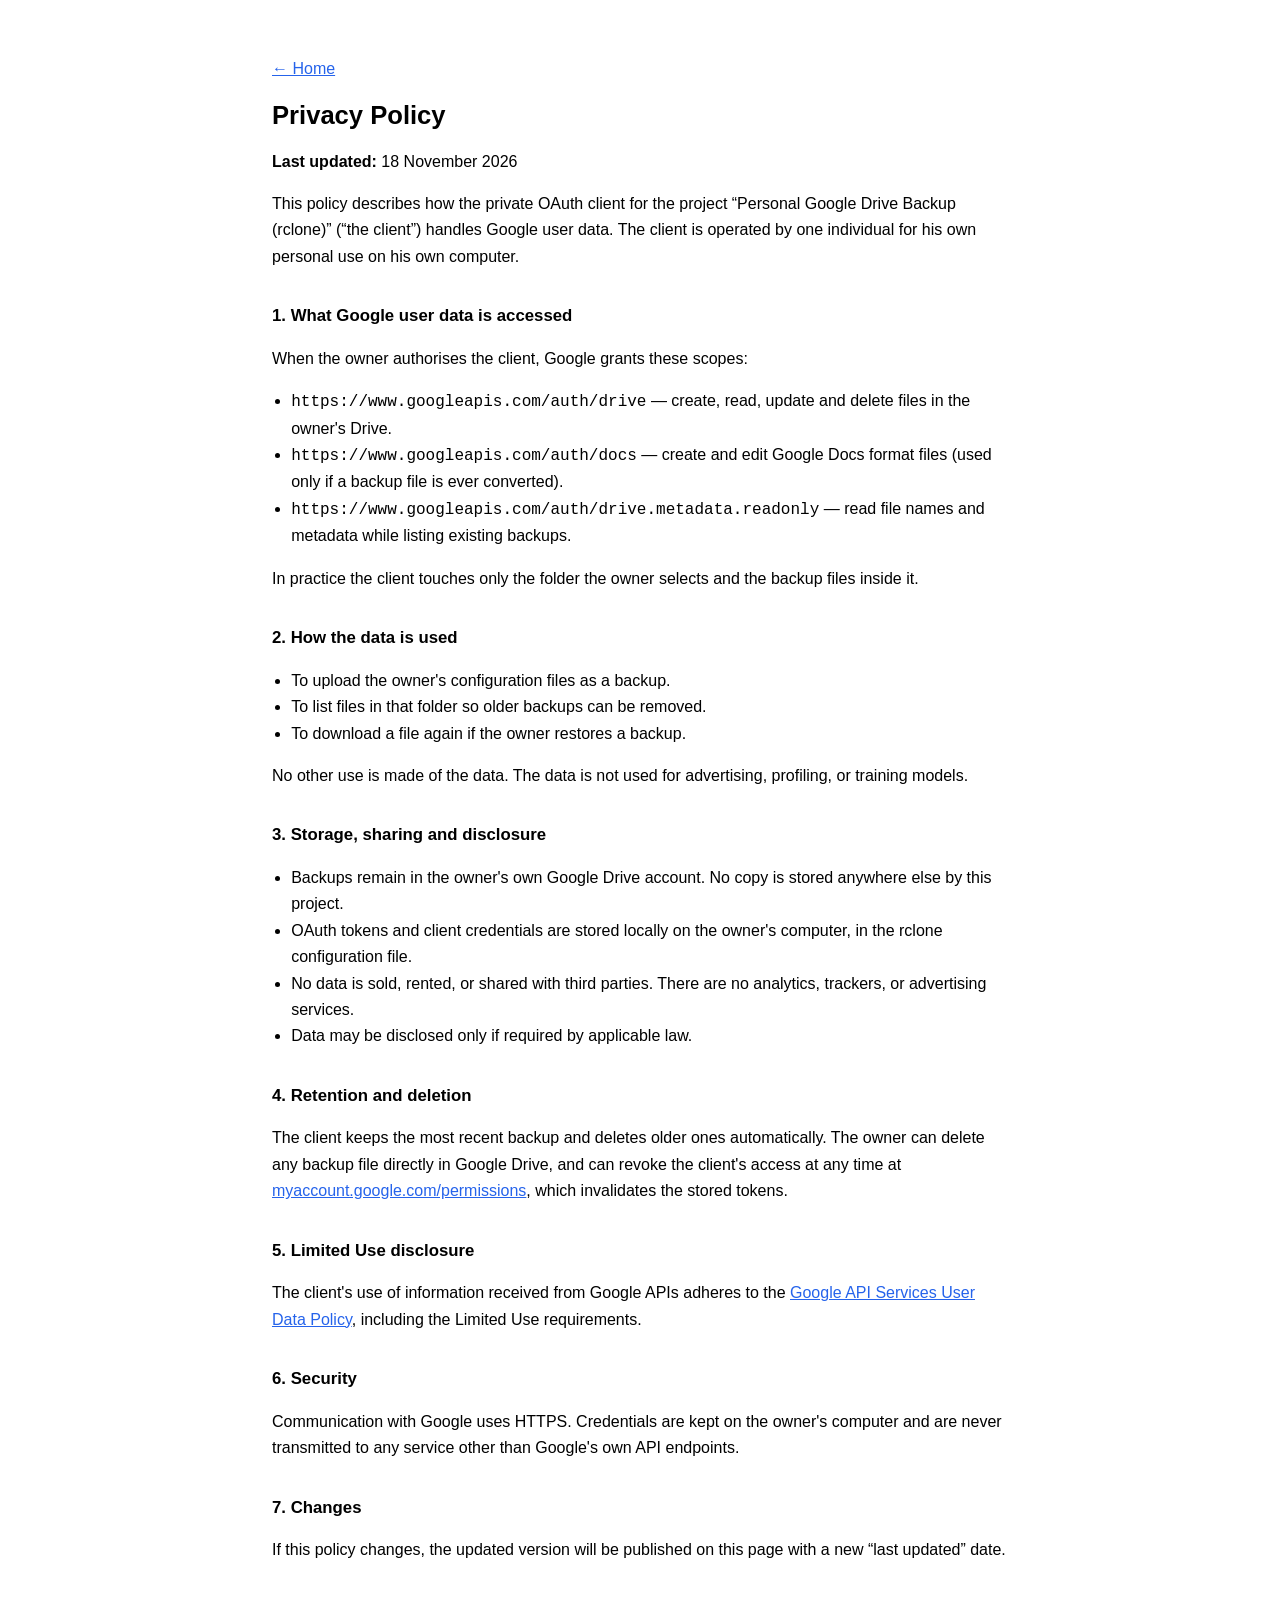
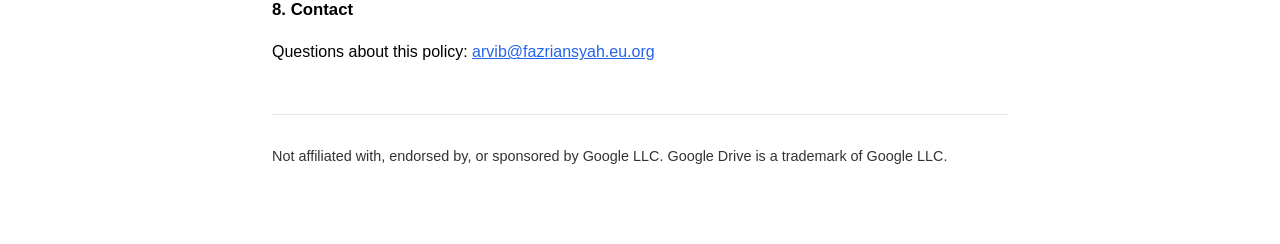
==== privacy.html @ ad283051 "docs: add OAuth landing page and privacy policy for personal rclone backup client" ====
<!doctype html>
<html lang="en">
<head>
<meta charset="utf-8">
<meta name="viewport" content="width=device-width, initial-scale=1">
<title>Privacy Policy &mdash; Personal Google Drive Backup (rclone)</title>
<style>
  :root { color-scheme: light dark; }
  body { max-width: 46rem; margin: 0 auto; padding: 2.5rem 1.25rem 4rem;
         font: 16px/1.65 -apple-system, BlinkMacSystemFont, "Segoe UI", Roboto, Arial, sans-serif; }
  h1 { font-size: 1.6rem; line-height: 1.25; }
  h2 { font-size: 1.05rem; margin-top: 2rem; }
  ul { padding-left: 1.2rem; }
  footer { margin-top: 3rem; padding-top: 1rem; border-top: 1px solid #8884; font-size: .9rem; opacity: .8; }
  a { color: #2563eb; }
  @media (prefers-color-scheme: dark) { a { color: #7aa7ff; } }
</style>
</head>
<body>
<p><a href="./index.html">&larr; Home</a></p>
<h1>Privacy Policy</h1>
<p><strong>Last updated:</strong> 18 November 2026</p>

<p>
  This policy describes how the private OAuth client for the project
  &ldquo;Personal Google Drive Backup (rclone)&rdquo; (&ldquo;the client&rdquo;) handles Google user data.
  The client is operated by one individual for his own personal use on his own computer.
</p>

<h2>1. What Google user data is accessed</h2>
<p>When the owner authorises the client, Google grants these scopes:</p>
<ul>
  <li><code>https://www.googleapis.com/auth/drive</code> &mdash; create, read, update and delete files in the owner's Drive.</li>
  <li><code>https://www.googleapis.com/auth/docs</code> &mdash; create and edit Google Docs format files (used only if a backup file is ever converted).</li>
  <li><code>https://www.googleapis.com/auth/drive.metadata.readonly</code> &mdash; read file names and metadata while listing existing backups.</li>
</ul>
<p>
  In practice the client touches only the folder the owner selects and the backup files inside it.
</p>

<h2>2. How the data is used</h2>
<ul>
  <li>To upload the owner's configuration files as a backup.</li>
  <li>To list files in that folder so older backups can be removed.</li>
  <li>To download a file again if the owner restores a backup.</li>
</ul>
<p>No other use is made of the data. The data is not used for advertising, profiling, or training models.</p>

<h2>3. Storage, sharing and disclosure</h2>
<ul>
  <li>Backups remain in the owner's own Google Drive account. No copy is stored anywhere else by this project.</li>
  <li>OAuth tokens and client credentials are stored locally on the owner's computer, in the rclone configuration file.</li>
  <li>No data is sold, rented, or shared with third parties. There are no analytics, trackers, or advertising services.</li>
  <li>Data may be disclosed only if required by applicable law.</li>
</ul>

<h2>4. Retention and deletion</h2>
<p>
  The client keeps the most recent backup and deletes older ones automatically. The owner can delete
  any backup file directly in Google Drive, and can revoke the client's access at any time at
  <a href="https://myaccount.google.com/permissions">myaccount.google.com/permissions</a>,
  which invalidates the stored tokens.
</p>

<h2>5. Limited Use disclosure</h2>
<p>
  The client's use of information received from Google APIs adheres to the
  <a href="https://developers.google.com/terms/api-services-user-data-policy">Google API Services User Data Policy</a>,
  including the Limited Use requirements.
</p>

<h2>6. Security</h2>
<p>
  Communication with Google uses HTTPS. Credentials are kept on the owner's computer and are never
  transmitted to any service other than Google's own API endpoints.
</p>

<h2>7. Changes</h2>
<p>
  If this policy changes, the updated version will be published on this page with a new
  &ldquo;last updated&rdquo; date.
</p>

<h2>8. Contact</h2>
<p>
  Questions about this policy: <a href="mailto:arvib@fazriansyah.eu.org">arvib@fazriansyah.eu.org</a>
</p>

<footer>
  <p>Not affiliated with, endorsed by, or sponsored by Google LLC. Google Drive is a trademark of Google LLC.</p>
</footer>
</body>
</html>
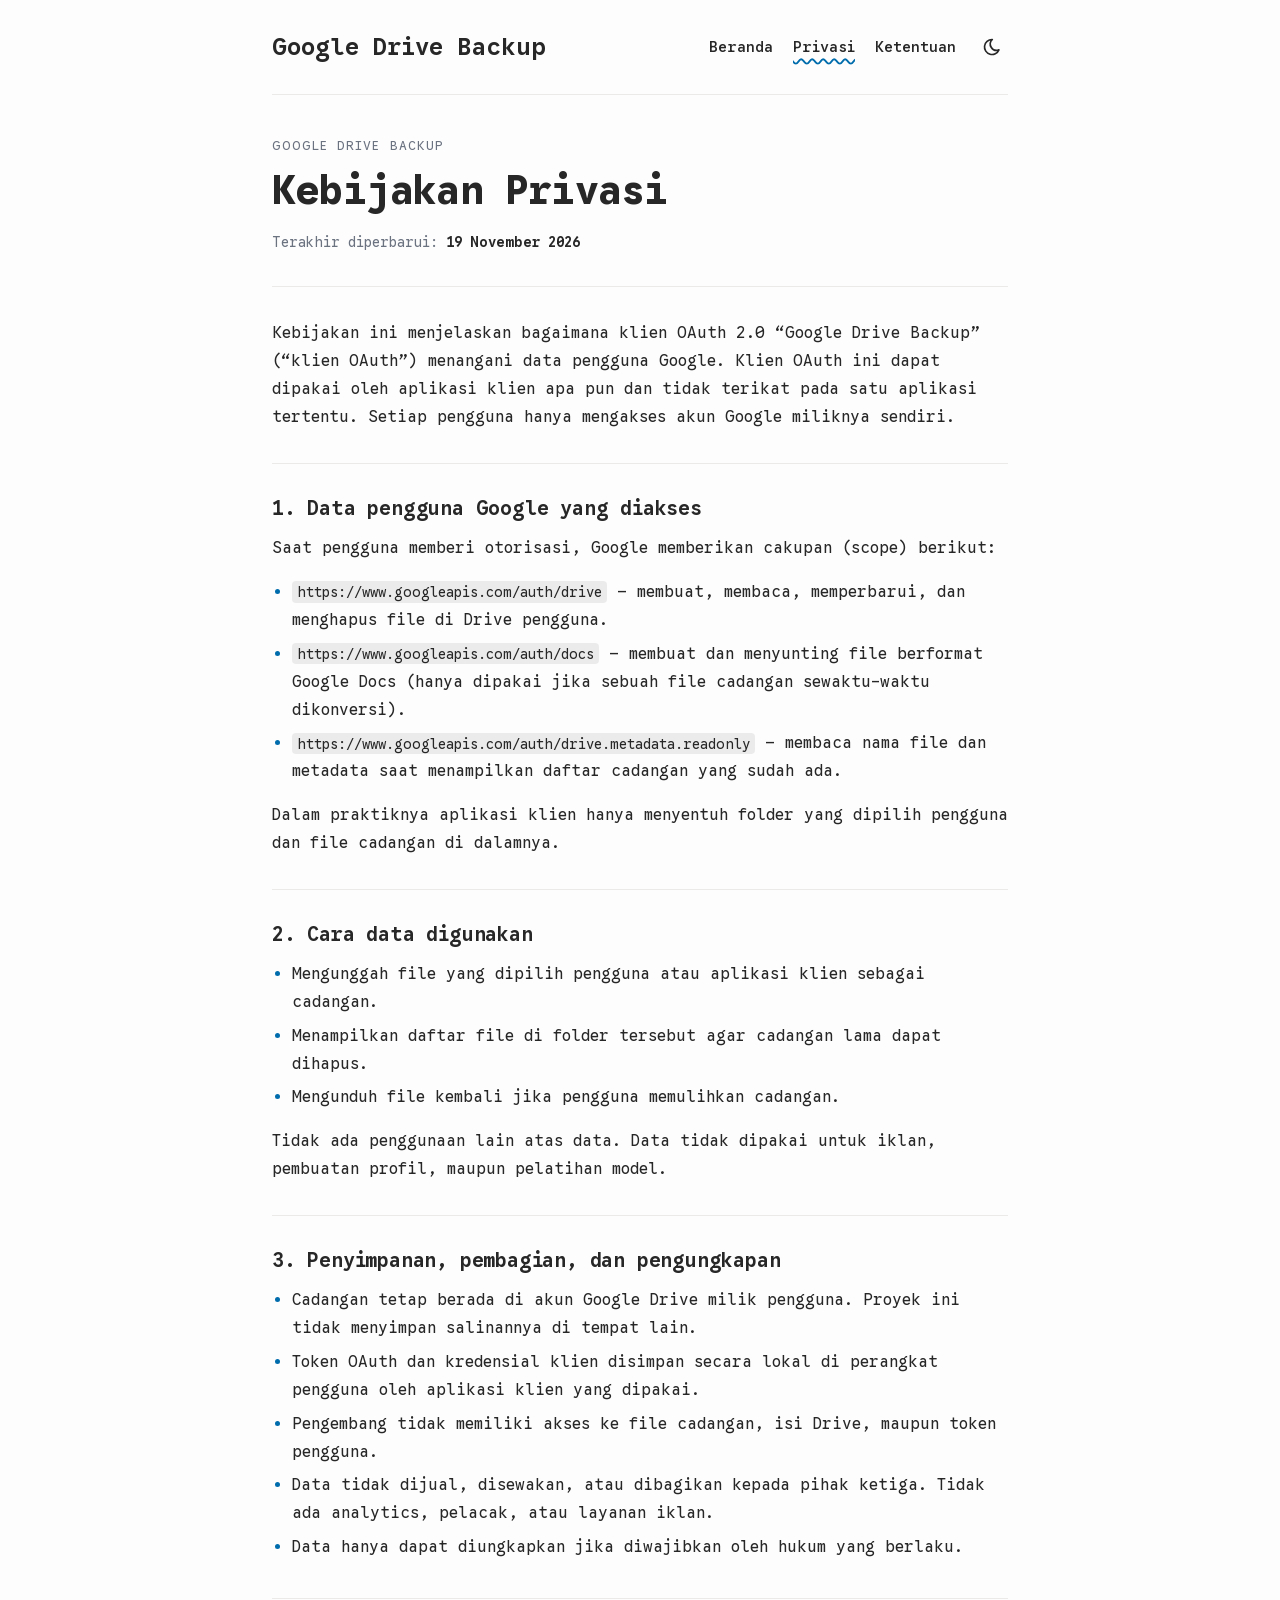
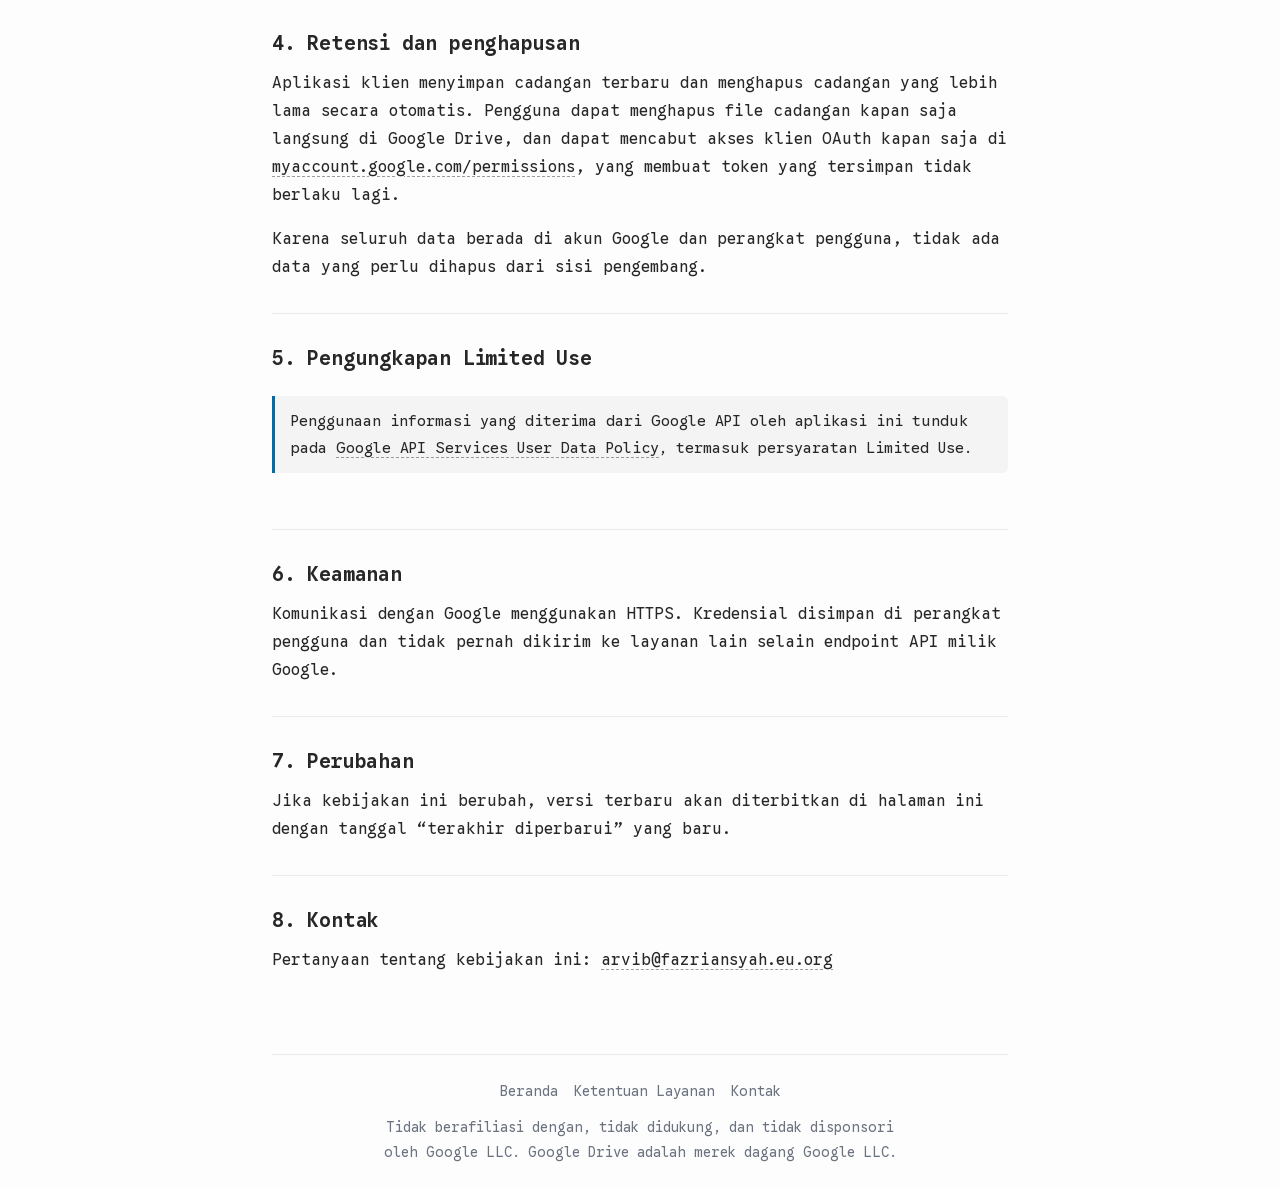
==== commit d3534fa8: "feat(site): adopt Astro Paper theme with Indonesian copy for general OAuth use Rework the landing pa" ====
--- a/privacy.html
+++ b/privacy.html
@@ -1,93 +1,178 @@
 <!doctype html>
-<html lang="en">
+<html lang="id">
 <head>
 <meta charset="utf-8">
 <meta name="viewport" content="width=device-width, initial-scale=1">
-<title>Privacy Policy &mdash; Personal Google Drive Backup (rclone)</title>
-<style>
-  :root { color-scheme: light dark; }
-  body { max-width: 46rem; margin: 0 auto; padding: 2.5rem 1.25rem 4rem;
-         font: 16px/1.65 -apple-system, BlinkMacSystemFont, "Segoe UI", Roboto, Arial, sans-serif; }
-  h1 { font-size: 1.6rem; line-height: 1.25; }
-  h2 { font-size: 1.05rem; margin-top: 2rem; }
-  ul { padding-left: 1.2rem; }
-  footer { margin-top: 3rem; padding-top: 1rem; border-top: 1px solid #8884; font-size: .9rem; opacity: .8; }
-  a { color: #2563eb; }
-  @media (prefers-color-scheme: dark) { a { color: #7aa7ff; } }
-</style>
+<title>Kebijakan Privasi &mdash; Google Drive Backup</title>
+<meta name="description" content="Kebijakan privasi klien OAuth 2.0 yang dapat dipakai aplikasi mana pun untuk mencadangkan file ke Google Drive milik pengguna sendiri.">
+<meta name="color-scheme" content="light dark">
+<meta name="theme-color" content="#fdfdfd">
+<link rel="icon" type="image/svg+xml" href="./assets/favicon.svg">
+<script>
+  (function () {
+    try {
+      var theme = localStorage.getItem("theme");
+      if (!theme) {
+        theme = window.matchMedia("(prefers-color-scheme: dark)").matches
+          ? "dark"
+          : "light";
+      }
+      document.documentElement.setAttribute("data-theme", theme);
+    } catch (error) {}
+  })();
+</script>
+<link rel="stylesheet" href="./assets/style.css">
 </head>
 <body>
-<p><a href="./index.html">&larr; Home</a></p>
-<h1>Privacy Policy</h1>
-<p><strong>Last updated:</strong> 18 November 2026</p>
+<a class="skip-link" href="#main-content">Lewati ke konten</a>
 
-<p>
-  This policy describes how the private OAuth client for the project
-  &ldquo;Personal Google Drive Backup (rclone)&rdquo; (&ldquo;the client&rdquo;) handles Google user data.
-  The client is operated by one individual for his own personal use on his own computer.
-</p>
+<header class="app-layout">
+  <div class="header-inner">
+    <a class="site-title" href="./index.html">Google Drive Backup</a>
+    <nav aria-label="Navigasi utama">
+      <ul class="nav-list">
+        <li><a href="./index.html">Beranda</a></li>
+        <li><a href="./privacy.html" aria-current="page">Privasi</a></li>
+        <li><a href="./terms.html">Ketentuan</a></li>
+        <li>
+          <button id="theme-btn" class="theme-btn" type="button" aria-label="Ganti tema">
+            <svg class="icon-moon" xmlns="http://www.w3.org/2000/svg" viewBox="0 0 24 24" fill="none" stroke="currentColor" stroke-width="2" stroke-linecap="round" stroke-linejoin="round" aria-hidden="true">
+              <path d="M12 3c.132 0 .263 0 .393 0a7.5 7.5 0 0 0 7.92 12.446a9 9 0 1 1 -8.313 -12.454z" />
+            </svg>
+            <svg class="icon-sun" xmlns="http://www.w3.org/2000/svg" viewBox="0 0 24 24" fill="none" stroke="currentColor" stroke-width="2" stroke-linecap="round" stroke-linejoin="round" aria-hidden="true">
+              <path d="M14.828 14.828a4 4 0 1 0 -5.656 -5.656a4 4 0 0 0 5.656 5.656z" />
+              <path d="M6.343 17.657l-1.414 1.414" />
+              <path d="M6.343 6.343l-1.414 -1.414" />
+              <path d="M17.657 6.343l1.414 -1.414" />
+              <path d="M17.657 17.657l1.414 1.414" />
+              <path d="M4 12h-2" />
+              <path d="M12 4v-2" />
+              <path d="M20 12h2" />
+              <path d="M12 20v2" />
+            </svg>
+          </button>
+        </li>
+      </ul>
+    </nav>
+  </div>
+</header>
 
-<h2>1. What Google user data is accessed</h2>
-<p>When the owner authorises the client, Google grants these scopes:</p>
-<ul>
-  <li><code>https://www.googleapis.com/auth/drive</code> &mdash; create, read, update and delete files in the owner's Drive.</li>
-  <li><code>https://www.googleapis.com/auth/docs</code> &mdash; create and edit Google Docs format files (used only if a backup file is ever converted).</li>
-  <li><code>https://www.googleapis.com/auth/drive.metadata.readonly</code> &mdash; read file names and metadata while listing existing backups.</li>
-</ul>
-<p>
-  In practice the client touches only the folder the owner selects and the backup files inside it.
-</p>
+<main id="main-content" class="app-layout">
+  <section class="hero">
+    <p class="eyebrow">Google Drive Backup</p>
+    <h1>Kebijakan Privasi</h1>
+    <p class="meta">Terakhir diperbarui: <strong>19 November 2026</strong></p>
+  </section>
 
-<h2>2. How the data is used</h2>
-<ul>
-  <li>To upload the owner's configuration files as a backup.</li>
-  <li>To list files in that folder so older backups can be removed.</li>
-  <li>To download a file again if the owner restores a backup.</li>
-</ul>
-<p>No other use is made of the data. The data is not used for advertising, profiling, or training models.</p>
+  <section class="section">
+    <p>
+      Kebijakan ini menjelaskan bagaimana klien OAuth 2.0 &ldquo;Google Drive Backup&rdquo;
+      (&ldquo;klien OAuth&rdquo;) menangani data pengguna Google. Klien OAuth ini dapat dipakai oleh
+      aplikasi klien apa pun dan tidak terikat pada satu aplikasi tertentu. Setiap pengguna hanya
+      mengakses akun Google miliknya sendiri.
+    </p>
+  </section>
 
-<h2>3. Storage, sharing and disclosure</h2>
-<ul>
-  <li>Backups remain in the owner's own Google Drive account. No copy is stored anywhere else by this project.</li>
-  <li>OAuth tokens and client credentials are stored locally on the owner's computer, in the rclone configuration file.</li>
-  <li>No data is sold, rented, or shared with third parties. There are no analytics, trackers, or advertising services.</li>
-  <li>Data may be disclosed only if required by applicable law.</li>
-</ul>
+  <section class="section">
+    <h2>1. Data pengguna Google yang diakses</h2>
+    <p>Saat pengguna memberi otorisasi, Google memberikan cakupan (scope) berikut:</p>
+    <ul>
+      <li><code>https://www.googleapis.com/auth/drive</code> &mdash; membuat, membaca, memperbarui, dan menghapus file di Drive pengguna.</li>
+      <li><code>https://www.googleapis.com/auth/docs</code> &mdash; membuat dan menyunting file berformat Google Docs (hanya dipakai jika sebuah file cadangan sewaktu-waktu dikonversi).</li>
+      <li><code>https://www.googleapis.com/auth/drive.metadata.readonly</code> &mdash; membaca nama file dan metadata saat menampilkan daftar cadangan yang sudah ada.</li>
+    </ul>
+    <p>Dalam praktiknya aplikasi klien hanya menyentuh folder yang dipilih pengguna dan file cadangan di dalamnya.</p>
+  </section>
 
-<h2>4. Retention and deletion</h2>
-<p>
-  The client keeps the most recent backup and deletes older ones automatically. The owner can delete
-  any backup file directly in Google Drive, and can revoke the client's access at any time at
-  <a href="https://myaccount.google.com/permissions">myaccount.google.com/permissions</a>,
-  which invalidates the stored tokens.
-</p>
+  <section class="section">
+    <h2>2. Cara data digunakan</h2>
+    <ul>
+      <li>Mengunggah file yang dipilih pengguna atau aplikasi klien sebagai cadangan.</li>
+      <li>Menampilkan daftar file di folder tersebut agar cadangan lama dapat dihapus.</li>
+      <li>Mengunduh file kembali jika pengguna memulihkan cadangan.</li>
+    </ul>
+    <p>
+      Tidak ada penggunaan lain atas data. Data tidak dipakai untuk iklan, pembuatan profil,
+      maupun pelatihan model.
+    </p>
+  </section>
 
-<h2>5. Limited Use disclosure</h2>
-<p>
-  The client's use of information received from Google APIs adheres to the
-  <a href="https://developers.google.com/terms/api-services-user-data-policy">Google API Services User Data Policy</a>,
-  including the Limited Use requirements.
-</p>
+  <section class="section">
+    <h2>3. Penyimpanan, pembagian, dan pengungkapan</h2>
+    <ul>
+      <li>Cadangan tetap berada di akun Google Drive milik pengguna. Proyek ini tidak menyimpan salinannya di tempat lain.</li>
+      <li>Token OAuth dan kredensial klien disimpan secara lokal di perangkat pengguna oleh aplikasi klien yang dipakai.</li>
+      <li>Pengembang tidak memiliki akses ke file cadangan, isi Drive, maupun token pengguna.</li>
+      <li>Data tidak dijual, disewakan, atau dibagikan kepada pihak ketiga. Tidak ada analytics, pelacak, atau layanan iklan.</li>
+      <li>Data hanya dapat diungkapkan jika diwajibkan oleh hukum yang berlaku.</li>
+    </ul>
+  </section>
 
-<h2>6. Security</h2>
-<p>
-  Communication with Google uses HTTPS. Credentials are kept on the owner's computer and are never
-  transmitted to any service other than Google's own API endpoints.
-</p>
+  <section class="section">
+    <h2>4. Retensi dan penghapusan</h2>
+    <p>
+      Aplikasi klien menyimpan cadangan terbaru dan menghapus cadangan yang lebih lama secara otomatis.
+      Pengguna dapat menghapus file cadangan kapan saja langsung di Google Drive, dan dapat mencabut
+      akses klien OAuth kapan saja di
+      <a href="https://myaccount.google.com/permissions">myaccount.google.com/permissions</a>,
+      yang membuat token yang tersimpan tidak berlaku lagi.
+    </p>
+    <p>
+      Karena seluruh data berada di akun Google dan perangkat pengguna, tidak ada data yang perlu
+      dihapus dari sisi pengembang.
+    </p>
+  </section>
 
-<h2>7. Changes</h2>
-<p>
-  If this policy changes, the updated version will be published on this page with a new
-  &ldquo;last updated&rdquo; date.
-</p>
+  <section class="section">
+    <h2>5. Pengungkapan Limited Use</h2>
+    <div class="note">
+      <p>
+        Penggunaan informasi yang diterima dari Google API oleh aplikasi ini tunduk pada
+        <a href="https://developers.google.com/terms/api-services-user-data-policy">Google API Services User Data Policy</a>,
+        termasuk persyaratan Limited Use.
+      </p>
+    </div>
+  </section>
 
-<h2>8. Contact</h2>
-<p>
-  Questions about this policy: <a href="mailto:arvib@fazriansyah.eu.org">arvib@fazriansyah.eu.org</a>
-</p>
+  <section class="section">
+    <h2>6. Keamanan</h2>
+    <p>
+      Komunikasi dengan Google menggunakan HTTPS. Kredensial disimpan di perangkat pengguna dan tidak
+      pernah dikirim ke layanan lain selain endpoint API milik Google.
+    </p>
+  </section>
 
-<footer>
-  <p>Not affiliated with, endorsed by, or sponsored by Google LLC. Google Drive is a trademark of Google LLC.</p>
+  <section class="section">
+    <h2>7. Perubahan</h2>
+    <p>
+      Jika kebijakan ini berubah, versi terbaru akan diterbitkan di halaman ini dengan tanggal
+      &ldquo;terakhir diperbarui&rdquo; yang baru.
+    </p>
+  </section>
+
+  <section class="section">
+    <h2>8. Kontak</h2>
+    <p>
+      Pertanyaan tentang kebijakan ini:
+      <a href="mailto:arvib@fazriansyah.eu.org">arvib@fazriansyah.eu.org</a>
+    </p>
+  </section>
+</main>
+
+<footer class="app-layout">
+  <div class="footer-inner">
+    <ul class="footer-links">
+      <li><a href="./index.html">Beranda</a></li>
+      <li><a href="./terms.html">Ketentuan Layanan</a></li>
+      <li><a href="mailto:arvib@fazriansyah.eu.org">Kontak</a></li>
+    </ul>
+    <p>
+      Tidak berafiliasi dengan, tidak didukung, dan tidak disponsori oleh Google LLC.
+      Google Drive adalah merek dagang Google LLC.
+    </p>
+  </div>
 </footer>
+
+<script src="./assets/theme.js" defer></script>
 </body>
 </html>
--- a/assets/style.css
+++ b/assets/style.css
@@ -0,0 +1,448 @@
+/* ------------------------------------------------------------------
+   Theme adapted from Astro Paper (https://github.com/satnaing/astro-paper)
+   MIT licensed. Tokens and layout mirror src/styles/theme.css.
+   ------------------------------------------------------------------ */
+
+@font-face {
+  font-family: "Google Sans Code";
+  font-style: normal;
+  font-weight: 300 800;
+  font-display: swap;
+  src: url("./fonts/google-sans-code-latin.woff2") format("woff2");
+  unicode-range: U+0000-00FF, U+0131, U+0152-0153, U+02BB-02BC, U+02C6, U+02DA,
+    U+02DC, U+0304, U+0308, U+0329, U+2000-206F, U+20AC, U+2122, U+2191, U+2193,
+    U+2212, U+2215, U+FEFF, U+FFFD;
+}
+
+:root {
+  color-scheme: light;
+  --background: #fdfdfd;
+  --foreground: #282728;
+  --accent: #006cac;
+  --accent-foreground: #ffffff;
+  --muted: #e6e6e6;
+  --muted-foreground: #6b7280;
+  --border: #ece9e9;
+  --max-width: 48rem;
+}
+
+[data-theme="dark"] {
+  color-scheme: dark;
+  --background: #212737;
+  --foreground: #eaedf3;
+  --accent: #ff6b01;
+  --accent-foreground: #ffffff;
+  --muted: #343f60;
+  --muted-foreground: #afb9ca;
+  --border: #ab4b08;
+}
+
+/* No-JS fallback: honour the OS preference when no theme was stored. */
+@media (prefers-color-scheme: dark) {
+  :root:not([data-theme="light"]) {
+    color-scheme: dark;
+    --background: #212737;
+    --foreground: #eaedf3;
+    --accent: #ff6b01;
+    --accent-foreground: #ffffff;
+    --muted: #343f60;
+    --muted-foreground: #afb9ca;
+    --border: #ab4b08;
+  }
+}
+
+*,
+*::before,
+*::after {
+  box-sizing: border-box;
+}
+
+html {
+  -webkit-text-size-adjust: 100%;
+  overflow-y: scroll;
+  scroll-behavior: smooth;
+}
+
+body {
+  margin: 0;
+  min-height: 100svh;
+  display: flex;
+  flex-direction: column;
+  background-color: var(--background);
+  color: var(--foreground);
+  font-family: "Google Sans Code", ui-monospace, SFMono-Regular, "SF Mono",
+    Menlo, Consolas, "Liberation Mono", monospace;
+  font-size: 1rem;
+  line-height: 1.75;
+  -webkit-font-smoothing: antialiased;
+  transition: background-color 0.15s ease, color 0.15s ease;
+}
+
+::selection {
+  background-color: color-mix(in srgb, var(--accent) 80%, transparent);
+  color: var(--accent-foreground);
+}
+
+.app-layout {
+  width: 100%;
+  max-width: var(--max-width);
+  margin-inline: auto;
+  padding-inline: 1rem;
+}
+
+main {
+  flex: 1 0 auto;
+  padding-bottom: 1rem;
+}
+
+/* ---------------------------------------------------------------- links */
+
+a {
+  color: inherit;
+  text-decoration-line: underline;
+  text-decoration-style: dashed;
+  text-decoration-thickness: 1px;
+  text-underline-offset: 0.25rem;
+  text-decoration-color: color-mix(in srgb, currentColor 45%, transparent);
+  overflow-wrap: break-word;
+}
+
+a:hover {
+  color: var(--accent);
+  text-decoration-style: solid;
+}
+
+a:focus-visible,
+button:focus-visible,
+[tabindex]:focus-visible {
+  outline: 2px dashed var(--accent);
+  outline-offset: 2px;
+  text-decoration: none;
+  border-radius: 0.125rem;
+}
+
+.skip-link {
+  position: absolute;
+  inset-inline-start: 1rem;
+  top: -100%;
+  z-index: 50;
+  padding: 0.5rem 0.75rem;
+  background-color: var(--background);
+  color: var(--accent);
+  text-decoration: none;
+}
+
+.skip-link:focus {
+  top: 1rem;
+}
+
+/* --------------------------------------------------------------- header */
+
+.header-inner {
+  border-bottom: 1px solid var(--border);
+  padding-block: 1rem;
+  display: flex;
+  flex-direction: column;
+  align-items: center;
+  justify-content: space-between;
+  gap: 0.5rem;
+}
+
+.site-title {
+  font-size: 1.25rem;
+  line-height: 1.5;
+  font-weight: 600;
+  text-align: center;
+  text-decoration: none;
+  white-space: nowrap;
+}
+
+.site-title:hover {
+  color: var(--accent);
+}
+
+.nav-list {
+  display: flex;
+  flex-wrap: wrap;
+  align-items: center;
+  justify-content: center;
+  gap: 0.25rem 1.25rem;
+  list-style: none;
+  margin: 0;
+  padding: 0;
+}
+
+.nav-list > li {
+  display: flex;
+  align-items: center;
+}
+
+.nav-list a {
+  display: block;
+  padding-block: 0.25rem;
+  font-size: 0.95rem;
+  font-weight: 500;
+  text-decoration: none;
+}
+
+.nav-list a:hover {
+  color: var(--accent);
+}
+
+.nav-list a[aria-current="page"] {
+  text-decoration-line: underline;
+  text-decoration-style: wavy;
+  text-decoration-thickness: 2px;
+  text-decoration-color: var(--accent);
+  text-underline-offset: 0.4rem;
+}
+
+.theme-btn {
+  position: relative;
+  width: 2rem;
+  height: 2rem;
+  padding: 0;
+  border: 0;
+  border-radius: 0.375rem;
+  background: none;
+  color: inherit;
+  cursor: pointer;
+}
+
+.theme-btn:hover {
+  color: var(--accent);
+}
+
+.theme-btn svg {
+  position: absolute;
+  top: 50%;
+  left: 50%;
+  width: 1.25rem;
+  height: 1.25rem;
+  transform: translate(-50%, -50%) rotate(0deg) scale(1);
+  transition: transform 0.3s ease, opacity 0.3s ease;
+}
+
+.theme-btn .icon-sun {
+  opacity: 0;
+  transform: translate(-50%, -50%) rotate(90deg) scale(0.6);
+}
+
+[data-theme="dark"] .theme-btn .icon-sun {
+  opacity: 1;
+  transform: translate(-50%, -50%) rotate(0deg) scale(1);
+}
+
+[data-theme="dark"] .theme-btn .icon-moon {
+  opacity: 0;
+  transform: translate(-50%, -50%) rotate(-90deg) scale(0.6);
+}
+
+@media (min-width: 640px) {
+  .header-inner {
+    flex-direction: row;
+    align-items: center;
+    padding-block: 1.5rem;
+  }
+
+  .site-title {
+    font-size: 1.5rem;
+    line-height: 1.1;
+    text-align: start;
+  }
+
+  .nav-list {
+    justify-content: flex-end;
+  }
+}
+
+/* ------------------------------------------------------------- typography */
+
+.hero {
+  padding-block: 2.5rem 2rem;
+}
+
+.eyebrow {
+  margin: 0;
+  color: var(--muted-foreground);
+  font-size: 0.8125rem;
+  letter-spacing: 0.08em;
+  text-transform: uppercase;
+}
+
+h1 {
+  margin: 0.5rem 0 1rem;
+  font-size: clamp(1.75rem, 1.2rem + 2.4vw, 2.5rem);
+  line-height: 1.2;
+  font-weight: 700;
+  letter-spacing: -0.02em;
+}
+
+h2 {
+  margin: 0 0 0.75rem;
+  font-size: 1.25rem;
+  line-height: 1.3;
+  font-weight: 600;
+  letter-spacing: -0.01em;
+}
+
+h3 {
+  margin: 1.75rem 0 0.5rem;
+  font-size: 1.0625rem;
+  font-weight: 600;
+  font-style: italic;
+}
+
+p {
+  margin: 0 0 1rem;
+}
+
+p:last-child,
+ul:last-child,
+table:last-child {
+  margin-bottom: 0;
+}
+
+.lede {
+  font-size: 1.0625rem;
+}
+
+.meta {
+  color: var(--muted-foreground);
+  font-size: 0.875rem;
+}
+
+.meta strong {
+  color: var(--foreground);
+  font-weight: 600;
+}
+
+.section {
+  padding-block: 2rem;
+  border-top: 1px solid var(--border);
+}
+
+ul,
+ol {
+  margin: 0 0 1rem;
+  padding-left: 1.25rem;
+}
+
+li {
+  margin-block: 0.35rem;
+}
+
+li::marker {
+  color: var(--accent);
+}
+
+strong {
+  font-weight: 600;
+}
+
+code {
+  padding: 0.1rem 0.3rem;
+  border-radius: 0.25rem;
+  background-color: color-mix(in srgb, var(--muted) 75%, transparent);
+  font-family: inherit;
+  font-size: 0.875em;
+  overflow-wrap: break-word;
+}
+
+hr {
+  margin-block: 2rem;
+  border: 0;
+  border-top: 1px solid var(--border);
+}
+
+.note {
+  margin: 1.5rem 0;
+  padding: 0.75rem 1rem;
+  border-inline-start: 3px solid var(--accent);
+  border-radius: 0 0.375rem 0.375rem 0;
+  background-color: color-mix(in srgb, var(--muted) 40%, transparent);
+  font-size: 0.9375rem;
+}
+
+.note p:last-child {
+  margin-bottom: 0;
+}
+
+.table-wrap {
+  margin: 1rem 0 0;
+  overflow-x: auto;
+}
+
+table {
+  width: 100%;
+  border-collapse: collapse;
+  font-size: 0.9375rem;
+}
+
+th,
+td {
+  padding: 0.5rem 0.75rem;
+  border: 1px solid var(--border);
+  text-align: left;
+  vertical-align: top;
+}
+
+th {
+  font-weight: 600;
+  white-space: nowrap;
+}
+
+/* --------------------------------------------------------------- footer */
+
+.footer-inner {
+  margin-top: 2rem;
+  padding-block: 1.5rem;
+  border-top: 1px solid var(--border);
+  display: flex;
+  flex-direction: column;
+  align-items: center;
+  gap: 0.75rem;
+  color: var(--muted-foreground);
+  font-size: 0.875rem;
+  text-align: center;
+}
+
+.footer-links {
+  display: flex;
+  flex-wrap: wrap;
+  justify-content: center;
+  gap: 0.25rem 1rem;
+  list-style: none;
+  margin: 0;
+  padding: 0;
+}
+
+.footer-links li {
+  margin: 0;
+}
+
+.footer-links a {
+  text-decoration: none;
+}
+
+.footer-links a:hover {
+  color: var(--accent);
+}
+
+.footer-inner p {
+  margin: 0;
+  max-width: 34rem;
+}
+
+@media (prefers-reduced-motion: reduce) {
+  html {
+    scroll-behavior: auto;
+  }
+
+  *,
+  *::before,
+  *::after {
+    transition-duration: 0.01ms !important;
+    animation-duration: 0.01ms !important;
+  }
+}
